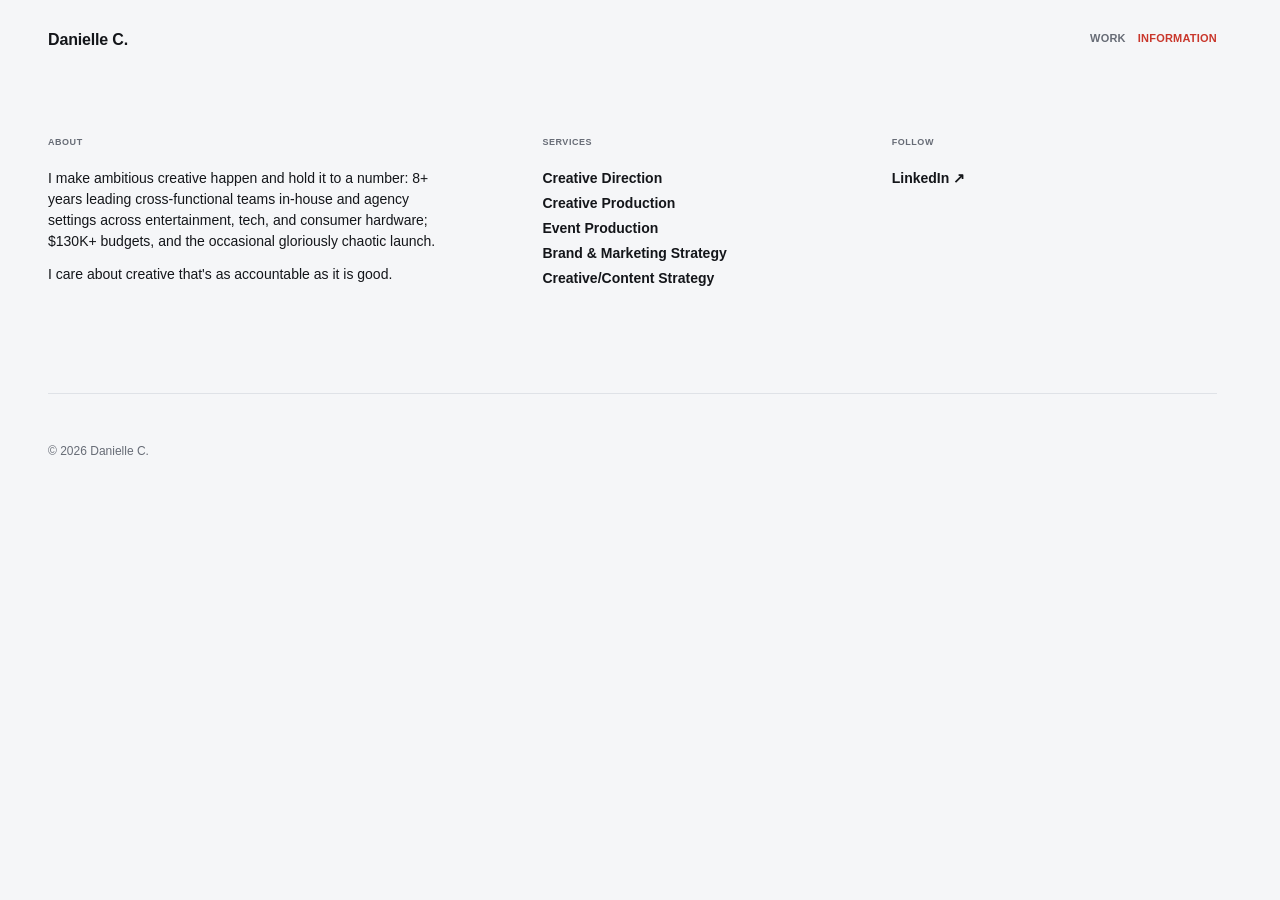
==== information.html @ ee669262 "Update information.html" ====
<!DOCTYPE html>
<html lang="en">
<head>
<meta charset="UTF-8">
<meta name="viewport" content="width=device-width, initial-scale=1.0">
<title>Danielle C.</title>
<meta name="description" content="About, services, and contact information for Danielle C., creative producer and director based in San Francisco.">
<link rel="icon" href="favicon.svg" type="image/svg+xml">
<link rel="stylesheet" href="style.css">
</head>
<body>

<header class="topbar">
  <a href="index.html" class="wordmark">Danielle C.</a>
  <nav class="toplinks">
    <a href="work.html">Work</a>
    <a href="information.html" class="active">Information</a>
  </nav>
</header>

<main class="page">

  <h1 class="sr-only">Information</h1>

  <div class="info-grid">

    <div class="info-col">
      <h2 class="info-col-title">About</h2>
      <p>I make ambitious creative happen and hold it to a number: 8+ years leading cross-functional teams in-house and agency settings across entertainment, tech, and consumer hardware; $130K+ budgets, and the occasional gloriously chaotic launch.</p>
      <p>I care about creative that's as accountable as it is good.</p>
    </div>

    <div class="info-col">
      <h2 class="info-col-title">Services</h2>
      <div class="info-entry">
        <span class="info-entry-title">Creative Direction</span>
      </div>
      <div class="info-entry">
        <span class="info-entry-title">Creative Production</span>
      </div>
      <div class="info-entry">
        <span class="info-entry-title">Event Production</span>
      </div>
      <div class="info-entry">
        <span class="info-entry-title">Brand &amp; Marketing Strategy</span>
      </div>
      <div class="info-entry">
        <span class="info-entry-title">Creative/Content Strategy</span>
      </div>
    </div>

    <div class="info-col">
      <h2 class="info-col-title">Follow</h2>
      <div class="info-entry">
        <a class="info-entry-title info-entry-link" href="https://www.linkedin.com/in/danielle--chang/" target="_blank" rel="noopener">LinkedIn ↗</a>
      </div>
    </div>

  </div>

  <footer class="footer">
    <span>&copy; <span id="year"></span> Danielle C.</span>
  </footer>

</main>

<script src="script.js"></script>
</body>
</html>
---- style.css ----
:root {
  --bg: #f5f6f8;
  --ink: #14161a;
  --muted: #676c76;
  --line: #dfe2e7;
  --accent: #c9372c;
  --sans: -apple-system, BlinkMacSystemFont, "Helvetica Neue", Helvetica, Arial, sans-serif;
}

* { box-sizing: border-box; }

html {
  overflow-y: scroll;
  scrollbar-gutter: stable;
}

body {
  margin: 0;
  background: var(--bg);
  color: var(--ink);
  font-family: var(--sans);
  font-size: 16px;
  line-height: 1.5;
}

h1, h2 {
  font-family: var(--sans);
  margin: 0;
  letter-spacing: -0.01em;
}

a {
  color: inherit;
  text-decoration: none;
}

ul { list-style: none; margin: 0; padding: 0; }

img { max-width: 100%; display: block; }

.sr-only {
  position: absolute;
  width: 1px;
  height: 1px;
  padding: 0;
  margin: -1px;
  overflow: hidden;
  clip: rect(0, 0, 0, 0);
  white-space: nowrap;
  border: 0;
}

button {
  font: inherit;
  color: inherit;
  background: none;
  border: none;
  cursor: pointer;
}

/* ---------- Top bar ---------- */

.topbar {
  display: flex;
  align-items: center;
  justify-content: space-between;
  gap: 24px;
  flex-wrap: wrap;
  padding: 28px 48px;
}

.wordmark {
  font-family: var(--sans);
  font-weight: 700;
  font-size: 16px;
  letter-spacing: -0.01em;
}

.toplinks {
  display: flex;
  gap: 12px;
  font-family: var(--sans);
  font-weight: 600;
  font-size: 11px;
  letter-spacing: 0.02em;
  text-transform: uppercase;
}

.toplinks a {
  color: var(--muted);
  padding-bottom: 3px;
  transition: color 0.15s ease;
}

.toplinks a:hover {
  color: var(--ink);
}

.toplinks a.active {
  color: var(--accent);
}

/* ---------- Landing ---------- */

.landing-body {
  display: flex;
  flex-direction: column;
  min-height: 100vh;
}

.landing-topbar {
  align-items: baseline;
}

.bio-blurb {
  max-width: 420px;
  margin: 0;
  font-size: 14px;
  line-height: 1.6;
  color: var(--muted);
}

.landing {
  flex: 1;
  display: flex;
  flex-direction: column;
  justify-content: flex-end;
  padding: 40px 48px 64px;
}

.landing-bottom {
  display: flex;
  align-items: flex-end;
  gap: 28px;
}

.landing-wordmark {
  flex: 1 1 auto;
  min-width: 0;
  font-size: clamp(56px, 11vw, 220px);
  font-weight: 700;
  line-height: 0.95;
  letter-spacing: -0.02em;
}

.landing-avatar {
  flex-shrink: 0;
  width: 72px;
  height: 72px;
  margin-bottom: 16px;
  border-radius: 50%;
  overflow: hidden;
  border: 1px solid var(--line);
}

.landing-avatar img {
  width: 100%;
  height: 100%;
  object-fit: cover;
  transform: scale(2.1);
  transform-origin: 56% 40%;
}

/* ---------- Page / sections ---------- */

.page {
  max-width: 1400px;
  margin: 0 auto;
  padding: 0 48px;
}

.intro {
  padding: 96px 0 72px;
}

.intro-sm {
  padding: 56px 0 40px;
}

.eyebrow {
  font-family: var(--sans);
  font-weight: 600;
  font-size: 13px;
  color: var(--muted);
  text-transform: uppercase;
  letter-spacing: 0.04em;
  margin: 0 0 16px;
}

.intro h1 {
  font-size: clamp(24px, 2.5vw, 32px);
  font-weight: 700;
  line-height: 1.15;
}

.block {
  padding: 56px 0;
}

.block + .block {
  border-top: 1px solid var(--line);
}

.block-title {
  font-size: 11px;
  font-family: var(--sans);
  font-weight: 600;
  text-transform: uppercase;
  letter-spacing: 0.06em;
  color: var(--muted);
  margin: 0 0 28px;
}

/* ---------- Work photo grid ---------- */

.work-grid-section {
  padding: 56px 0;
}

.work-grid-section + .block {
  border-top: 1px solid var(--line);
}

.work-grid {
  display: grid;
  grid-template-columns: repeat(3, 1fr);
  gap: 32px 24px;
}

.work-tile {
  margin: 0;
}

.work-tile img {
  width: 100%;
  aspect-ratio: 4 / 5;
  object-fit: cover;
  border-radius: 2px;
}

.carousel-frame {
  position: relative;
  display: block;
  width: 100%;
  padding: 0;
  border: 0;
  background: none;
}

button.carousel-frame {
  cursor: pointer;
}

.carousel-shade {
  position: absolute;
  left: 0;
  right: 0;
  bottom: 0;
  height: 56px;
  border-radius: 0 0 2px 2px;
  background: linear-gradient(to top, rgba(0, 0, 0, 0.4), transparent);
  pointer-events: none;
}

.carousel-dots {
  position: absolute;
  left: 0;
  right: 0;
  bottom: 10px;
  display: flex;
  justify-content: center;
  gap: 6px;
}

.dot {
  width: 6px;
  height: 6px;
  border-radius: 50%;
  background: rgba(255, 255, 255, 0.5);
  transition: background 0.15s ease;
}

.dot.active {
  background: #fff;
}

.work-tile figcaption {
  margin-top: 12px;
  display: flex;
  flex-direction: column;
  gap: 2px;
}

.work-tile .row-title {
  font-size: 15px;
}

.work-tile .row-meta {
  font-size: 12.5px;
}

/* ---------- Information grid ---------- */

.info-grid {
  display: grid;
  grid-template-columns: 1.2fr 104px 1fr 24px 1fr;
  padding: 56px 0;
}

.info-col:nth-child(1) { grid-column: 1; }
.info-col:nth-child(2) { grid-column: 3; }
.info-col:nth-child(3) { grid-column: 5; }

.info-col-title {
  font-size: 9px;
  font-family: var(--sans);
  font-weight: 600;
  text-transform: uppercase;
  letter-spacing: 0.06em;
  color: var(--muted);
  margin: 0 0 18px;
}

.info-col p {
  font-size: 14px;
  line-height: 1.5;
  margin: 0 0 12px;
  max-width: 440px;
}

.info-col p:last-child { margin-bottom: 0; }

.info-entry {
  display: flex;
  flex-direction: column;
  gap: 2px;
  margin-bottom: 4px;
}

.info-entry:last-child { margin-bottom: 0; }

.info-entry-title {
  font-family: var(--sans);
  font-weight: 600;
  font-size: 14px;
}

.info-entry-link:hover { text-decoration: underline; }

/* ---------- Shared title / meta (photo captions) ---------- */

.row-title {
  font-family: var(--sans);
  font-weight: 600;
  font-size: 17px;
}

.row-meta {
  font-size: 14px;
  color: var(--muted);
}

/* ---------- CV list ---------- */

.cv-list {
  display: flex;
  flex-direction: column;
}

.cv-row {
  display: grid;
  grid-template-columns: repeat(3, 1fr);
  align-items: baseline;
  gap: 8px 24px;
  padding: 6px 0;
  border-top: 1px solid var(--line);
}

.cv-row:first-child { border-top: none; }

.cv-year {
  font-family: var(--sans);
  font-weight: 500;
  font-size: 13px;
  color: var(--muted);
  white-space: nowrap;
  text-align: right;
}

/* ---------- Footer ---------- */

.footer {
  padding: 48px 0 96px;
  font-family: var(--sans);
  font-weight: 500;
  font-size: 12px;
  color: var(--muted);
  border-top: 1px solid var(--line);
  margin-top: 48px;
}

/* ---------- Responsive ---------- */

@media (max-width: 700px) {
  .info-grid { grid-template-columns: 1fr; gap: 0; padding: 40px 0; }
  .info-col:nth-child(1),
  .info-col:nth-child(2),
  .info-col:nth-child(3) { grid-column: 1; }
  .info-col { padding-top: 24px; border-top: 1px solid var(--line); }
  .info-col:first-child { padding-top: 0; border-top: none; }
}

@media (max-width: 640px) {
  .topbar { padding: 20px 20px; }
  .page { padding: 0 20px; }
  .intro { padding: 64px 0 48px; }
  .work-grid { grid-template-columns: 1fr 1fr; gap: 20px; }
  .cv-row { grid-template-columns: 1fr; gap: 4px; }
  .cv-year { text-align: left; }

  .landing-body {
    min-height: 100svh;
    flex-direction: column-reverse;
    justify-content: space-between;
  }
  .landing-topbar {
    padding-top: 0;
  }
  .bio-blurb { display: none; }
  .landing-topbar .toplinks {
    flex-direction: column;
    align-items: flex-start;
    gap: 14px;
    font-size: 18px;
  }
  .landing {
    justify-content: flex-start;
    padding: 40px 20px 0;
  }
  .landing-bottom {
    align-items: center;
    gap: 12px;
  }
  .landing-avatar { width: 44px; height: 44px; margin-bottom: 0; }
  .landing-wordmark {
    font-size: clamp(28px, 11vw, 44px);
    white-space: nowrap;
  }
}
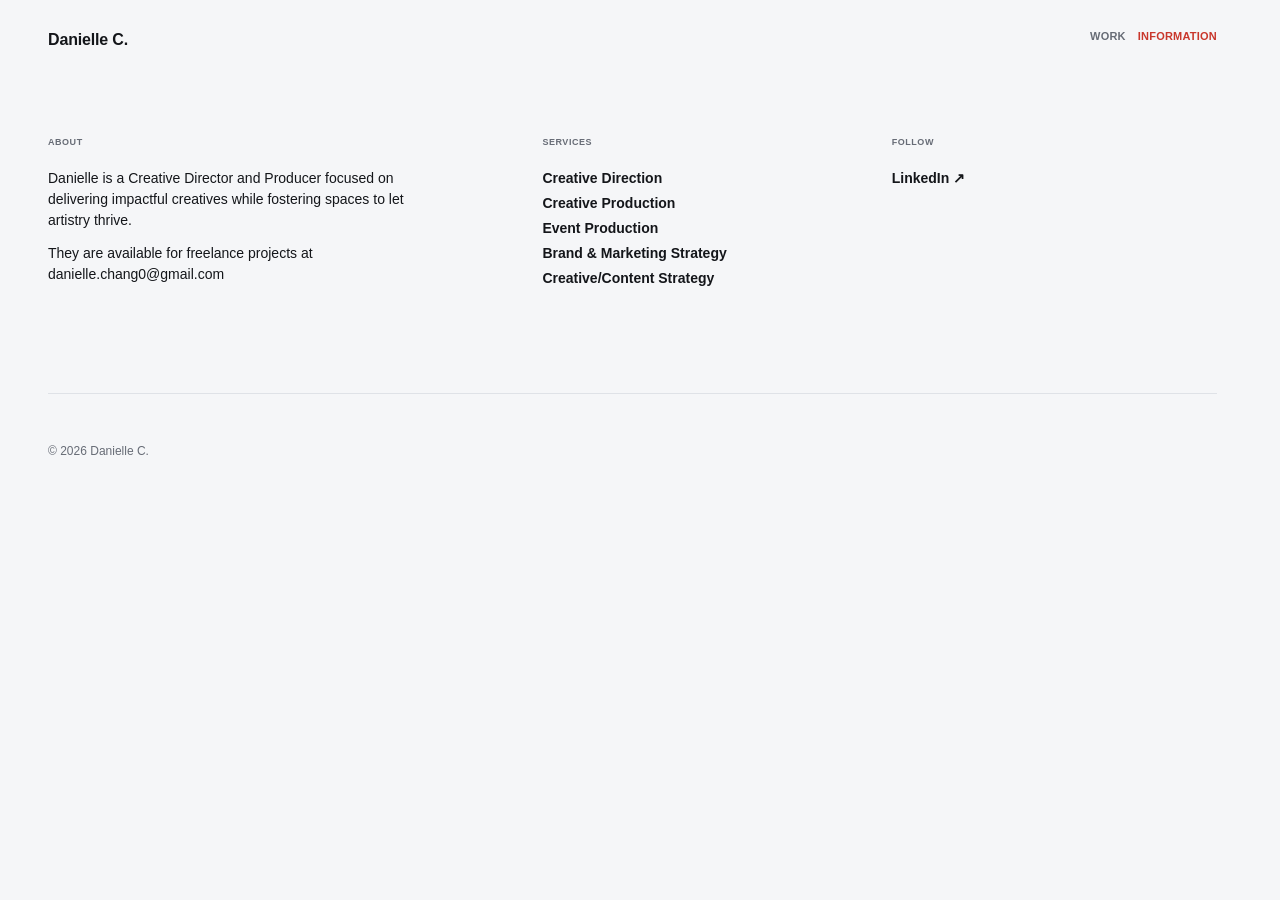
==== commit bc5c55e8: "Update information.html" ====
--- a/information.html
+++ b/information.html
@@ -26,8 +26,8 @@
 
     <div class="info-col">
       <h2 class="info-col-title">About</h2>
-      <p>I make ambitious creative happen and hold it to a number: 8+ years leading cross-functional teams in-house and agency settings across entertainment, tech, and consumer hardware; $130K+ budgets, and the occasional gloriously chaotic launch.</p>
-      <p>I care about creative that's as accountable as it is good.</p>
+      <p>Danielle is a Creative Director and Producer focused on delivering impactful creatives while fostering spaces to let artistry thrive.</p>
+      <p>They are available for freelance projects at danielle.chang0@gmail.com</p>
     </div>
 
     <div class="info-col">
--- a/style.css
+++ b/style.css
@@ -62,7 +62,7 @@
 
 .topbar {
   display: flex;
-  align-items: center;
+  align-items: flex-start;
   justify-content: space-between;
   gap: 24px;
   flex-wrap: wrap;
@@ -106,10 +106,6 @@
   display: flex;
   flex-direction: column;
   min-height: 100vh;
-}
-
-.landing-topbar {
-  align-items: baseline;
 }
 
 .bio-blurb {
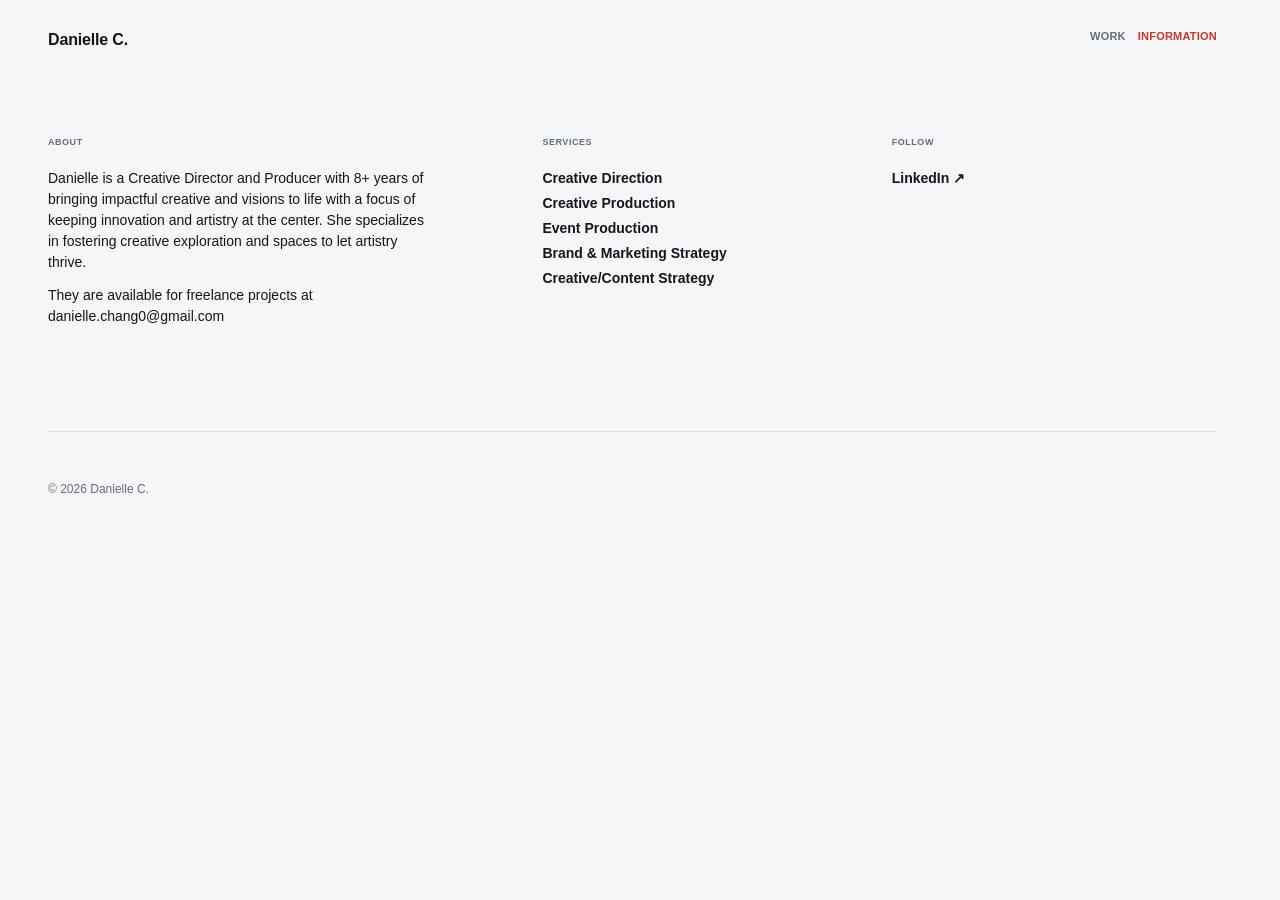
==== commit 6ade7e7d: "Update information.html" ====
--- a/information.html
+++ b/information.html
@@ -26,7 +26,7 @@
 
     <div class="info-col">
       <h2 class="info-col-title">About</h2>
-      <p>Danielle is a Creative Director and Producer focused on delivering impactful creatives while fostering spaces to let artistry thrive.</p>
+      <p>Danielle is a Creative Director and Producer with 8+ years of bringing impactful creative and visions to life with a focus of keeping innovation and artistry at the center. She specializes in fostering creative exploration and spaces to let artistry thrive.</p>
       <p>They are available for freelance projects at danielle.chang0@gmail.com</p>
     </div>
 
--- a/style.css
+++ b/style.css
@@ -287,10 +287,6 @@
   gap: 2px;
 }
 
-.work-tile .row-title {
-  font-size: 15px;
-}
-
 .work-tile .row-meta {
   font-size: 12.5px;
 }
@@ -348,7 +344,7 @@
 .row-title {
   font-family: var(--sans);
   font-weight: 600;
-  font-size: 17px;
+  font-size: 15px;
 }
 
 .row-meta {
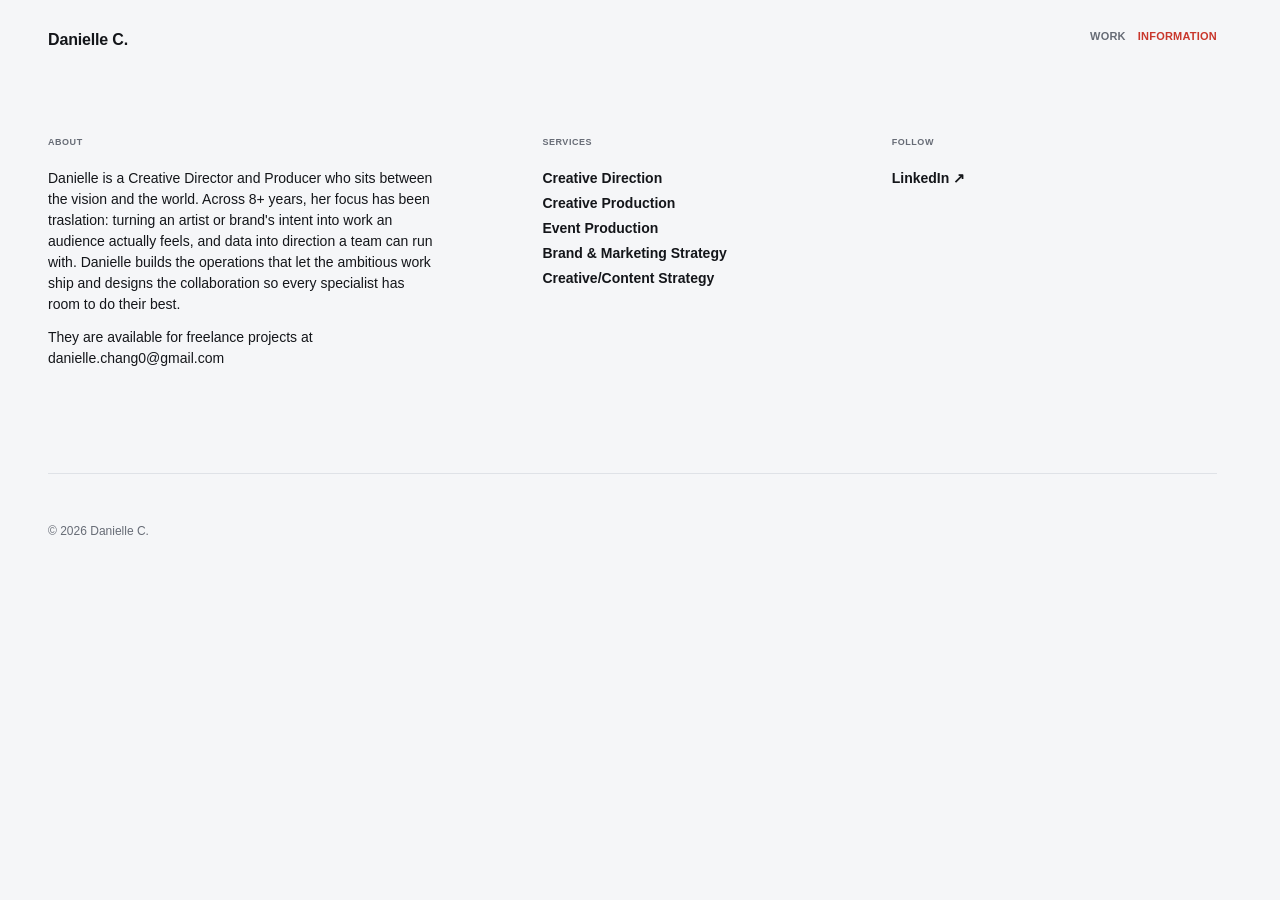
==== commit cad745bc: "Update information.html" ====
--- a/information.html
+++ b/information.html
@@ -26,7 +26,7 @@
 
     <div class="info-col">
       <h2 class="info-col-title">About</h2>
-      <p>Danielle is a Creative Director and Producer with 8+ years of bringing impactful creative and visions to life with a focus of keeping innovation and artistry at the center. She specializes in fostering creative exploration and spaces to let artistry thrive.</p>
+      <p>Danielle is a Creative Director and Producer who sits between the vision and the world. Across 8+ years, her focus has been traslation: turning an artist or brand's intent into work an audience actually feels, and data into direction a team can run with. Danielle builds the operations that let the ambitious work ship and designs the collaboration so every specialist has room to do their best.</p>
       <p>They are available for freelance projects at danielle.chang0@gmail.com</p>
     </div>
 
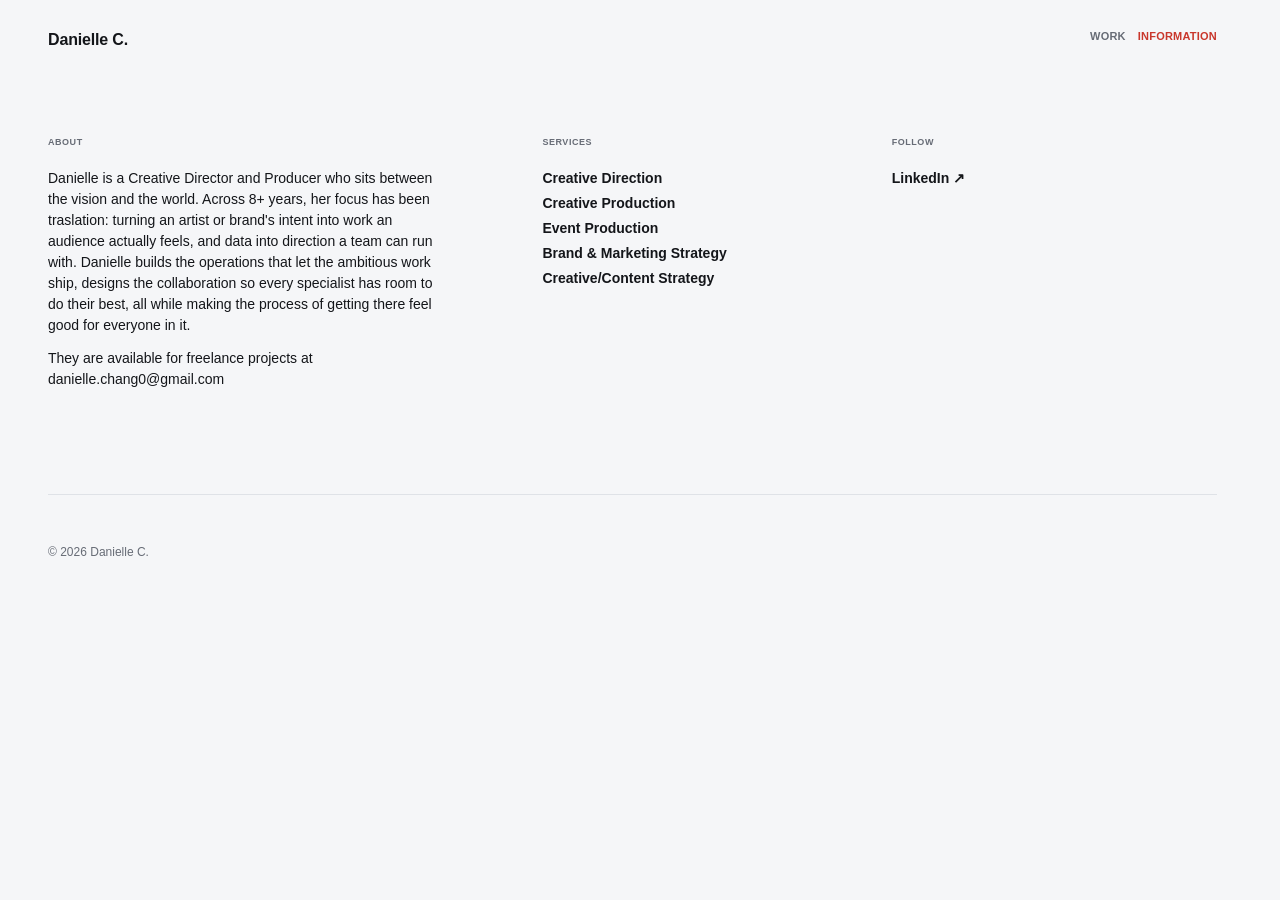
==== commit c97ba018: "Update information.html" ====
--- a/information.html
+++ b/information.html
@@ -26,7 +26,7 @@
 
     <div class="info-col">
       <h2 class="info-col-title">About</h2>
-      <p>Danielle is a Creative Director and Producer who sits between the vision and the world. Across 8+ years, her focus has been traslation: turning an artist or brand's intent into work an audience actually feels, and data into direction a team can run with. Danielle builds the operations that let the ambitious work ship and designs the collaboration so every specialist has room to do their best.</p>
+      <p>Danielle is a Creative Director and Producer who sits between the vision and the world. Across 8+ years, her focus has been traslation: turning an artist or brand's intent into work an audience actually feels, and data into direction a team can run with. Danielle builds the operations that let the ambitious work ship, designs the collaboration so every specialist has room to do their best, all while making the process of getting there feel good for everyone in it.</p>
       <p>They are available for freelance projects at danielle.chang0@gmail.com</p>
     </div>
 
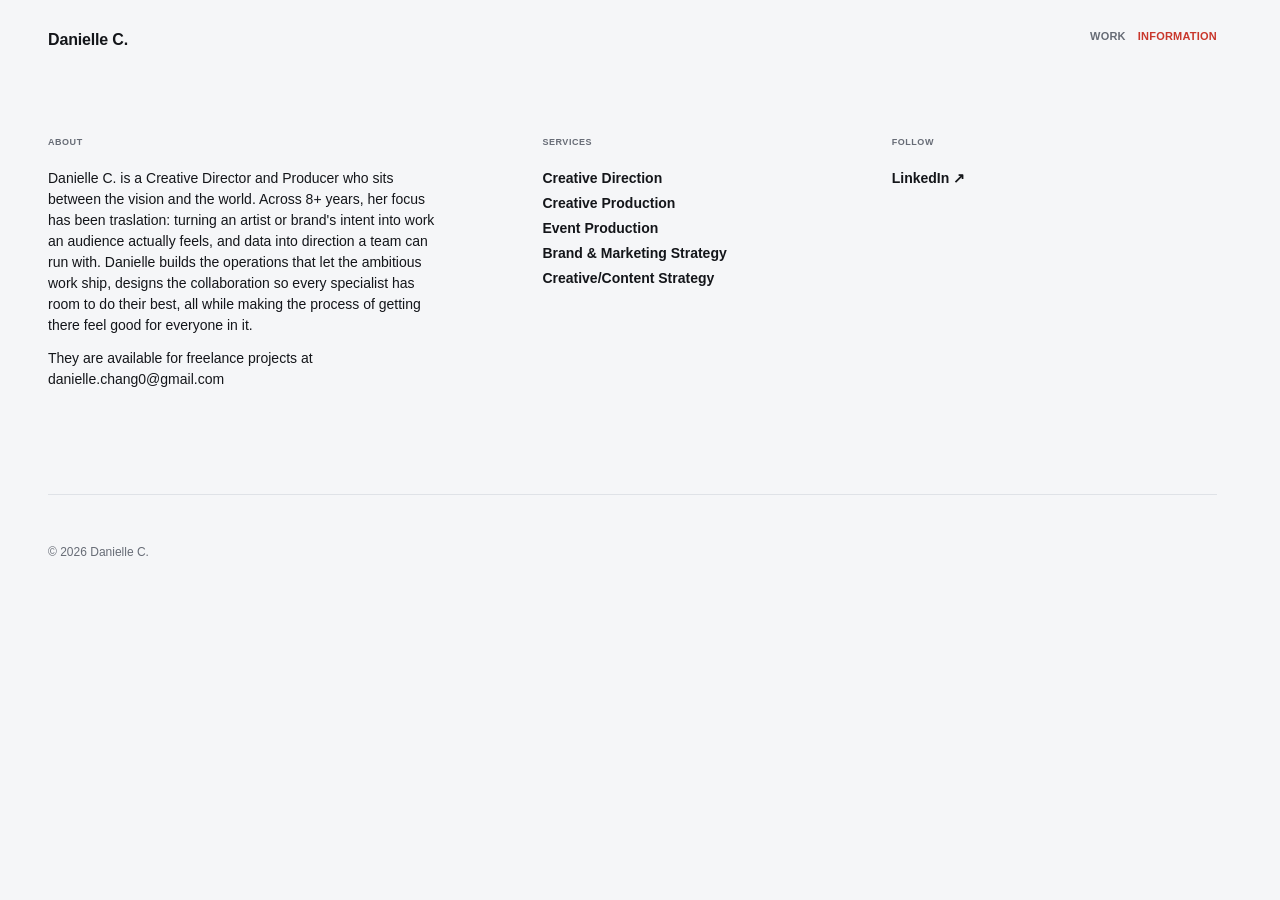
==== commit 00a218a5: "Update information.html" ====
--- a/information.html
+++ b/information.html
@@ -26,7 +26,7 @@
 
     <div class="info-col">
       <h2 class="info-col-title">About</h2>
-      <p>Danielle is a Creative Director and Producer who sits between the vision and the world. Across 8+ years, her focus has been traslation: turning an artist or brand's intent into work an audience actually feels, and data into direction a team can run with. Danielle builds the operations that let the ambitious work ship, designs the collaboration so every specialist has room to do their best, all while making the process of getting there feel good for everyone in it.</p>
+      <p>Danielle C. is a Creative Director and Producer who sits between the vision and the world. Across 8+ years, her focus has been traslation: turning an artist or brand's intent into work an audience actually feels, and data into direction a team can run with. Danielle builds the operations that let the ambitious work ship, designs the collaboration so every specialist has room to do their best, all while making the process of getting there feel good for everyone in it.</p>
       <p>They are available for freelance projects at danielle.chang0@gmail.com</p>
     </div>
 
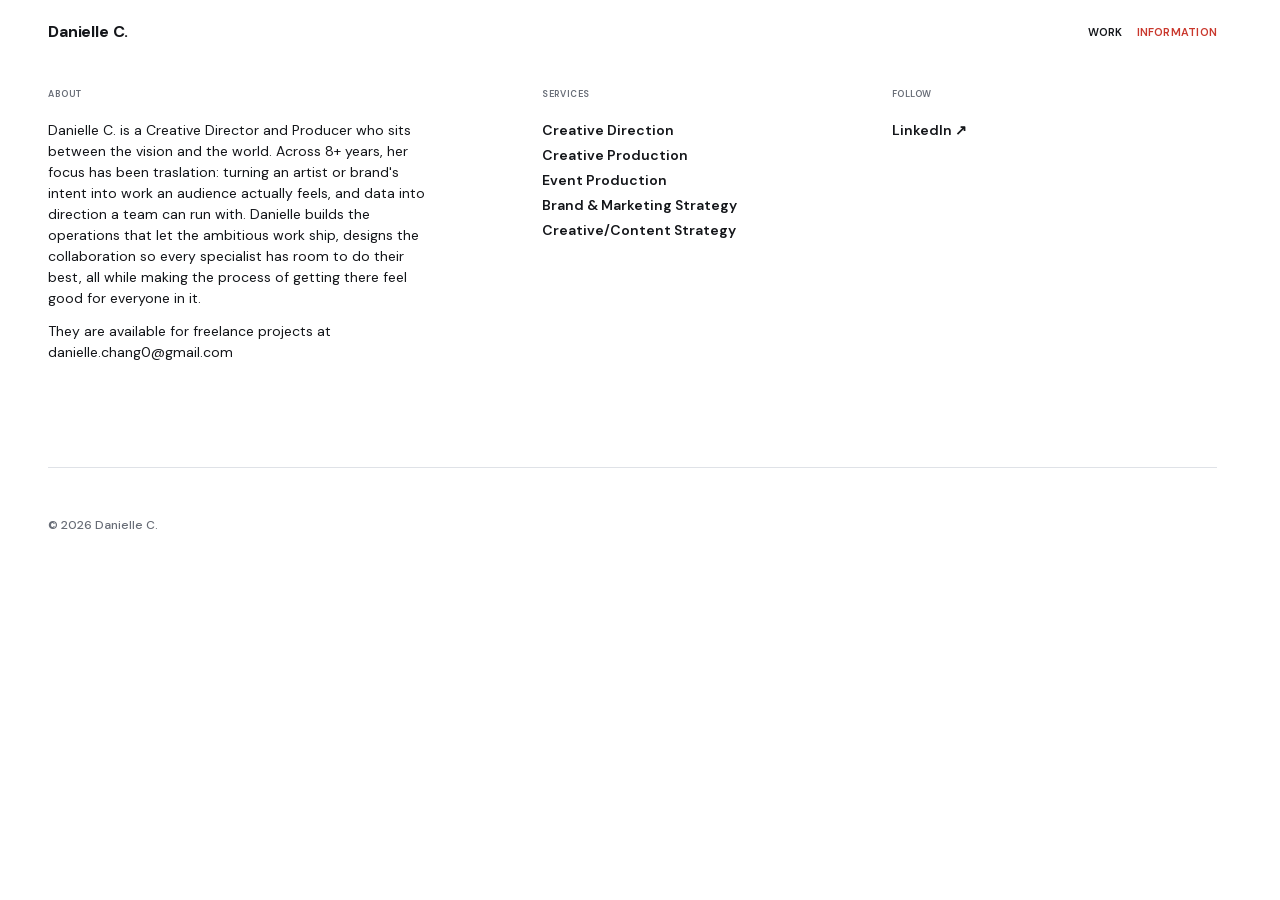
==== commit de5dab84: "Self-hosted DM Sans, faster mobile carousels, consistent headers - Switch site font to DM Sans, self" ====
--- a/information.html
+++ b/information.html
@@ -6,7 +6,9 @@
 <title>Danielle C.</title>
 <meta name="description" content="About, services, and contact information for Danielle C., creative producer and director based in San Francisco.">
 <link rel="icon" href="favicon.svg" type="image/svg+xml">
+<link rel="preload" href="assets/fonts/dm-sans-latin.woff2" as="font" type="font/woff2" crossorigin>
 <link rel="stylesheet" href="style.css">
+<link rel="prefetch" href="work.html">
 </head>
 <body>
 
--- a/style.css
+++ b/style.css
@@ -1,13 +1,34 @@
+/* DM Sans, self-hosted (SIL Open Font License, see assets/fonts/OFL.txt) */
+@font-face {
+  font-family: "DM Sans";
+  font-style: normal;
+  font-weight: 400 700;
+  font-display: swap;
+  src: url("assets/fonts/dm-sans-latin.woff2") format("woff2");
+  unicode-range: U+0000-00FF, U+0131, U+0152-0153, U+02BB-02BC, U+02C6, U+02DA, U+02DC, U+0304, U+0308, U+0329, U+2000-206F, U+20AC, U+2122, U+2191, U+2193, U+2212, U+2215, U+FEFF, U+FFFD;
+}
+@font-face {
+  font-family: "DM Sans";
+  font-style: normal;
+  font-weight: 400 700;
+  font-display: swap;
+  src: url("assets/fonts/dm-sans-latin-ext.woff2") format("woff2");
+  unicode-range: U+0100-02BA, U+02BD-02C5, U+02C7-02CC, U+02CE-02D7, U+02DD-02FF, U+0304, U+0308, U+0329, U+1D00-1DBF, U+1E00-1E9F, U+1EF2-1EFF, U+2020, U+20A0-20AB, U+20AD-20C4, U+2113, U+2C60-2C7F, U+A720-A7FF;
+}
+
 :root {
-  --bg: #f5f6f8;
+  --bg: #ffffff;
   --ink: #14161a;
   --muted: #676c76;
   --line: #dfe2e7;
   --accent: #c9372c;
-  --sans: -apple-system, BlinkMacSystemFont, "Helvetica Neue", Helvetica, Arial, sans-serif;
+  --sans: "DM Sans", -apple-system, BlinkMacSystemFont, "Helvetica Neue", Helvetica, Arial, sans-serif;
 }
 
 * { box-sizing: border-box; }
+
+/* Smooth cross-fade between pages (supported browsers only) */
+@view-transition { navigation: auto; }
 
 html {
   overflow-y: scroll;
@@ -78,7 +99,7 @@
 
 .toplinks {
   display: flex;
-  gap: 12px;
+  gap: 14px;
   font-family: var(--sans);
   font-weight: 600;
   font-size: 11px;
@@ -87,13 +108,35 @@
 }
 
 .toplinks a {
-  color: var(--muted);
+  color: var(--ink);
   padding-bottom: 3px;
+}
+
+.topbar:not(.landing-topbar) {
+  align-items: center;
+  padding-top: 20px;
+  padding-bottom: 20px;
+}
+
+.topbar:not(.landing-topbar) .toplinks {
+  font-size: 11px;
+}
+
+/* Desktop landing: lay the nav out exactly like the subpages
+   (same top padding, links centred in a 24px row, the height of the "Danielle C." line) */
+@media (min-width: 641px) {
+  .landing-topbar { padding-top: 20px; }
+  .landing-topbar .toplinks { height: 24px; align-items: center; }
+  .landing-topbar .toplinks a { padding-bottom: 0; }
+}
+
+.topbar:not(.landing-topbar) .toplinks a {
+  padding-bottom: 0;
   transition: color 0.15s ease;
 }
 
 .toplinks a:hover {
-  color: var(--ink);
+  color: var(--accent);
 }
 
 .toplinks a.active {
@@ -113,7 +156,7 @@
   margin: 0;
   font-size: 14px;
   line-height: 1.6;
-  color: var(--muted);
+  color: var(--ink);
 }
 
 .landing {
@@ -210,17 +253,17 @@
 /* ---------- Work photo grid ---------- */
 
 .work-grid-section {
-  padding: 56px 0;
+  padding: 27px 0 40px;
 }
 
 .work-grid-section + .block {
-  border-top: 1px solid var(--line);
+  padding-top: 0;
 }
 
 .work-grid {
   display: grid;
   grid-template-columns: repeat(3, 1fr);
-  gap: 32px 24px;
+  gap: 8px 12px;
 }
 
 .work-tile {
@@ -241,6 +284,84 @@
   padding: 0;
   border: 0;
   background: none;
+  overflow: hidden;
+  border-radius: 2px;
+  touch-action: pan-y;
+  -webkit-tap-highlight-color: transparent;
+}
+
+.carousel-track {
+  display: flex;
+  background: #f2f3f5;
+  transition: transform 0.3s ease;
+  will-change: transform;
+}
+
+.carousel-track.dragging { transition: none; }
+
+/* Title slide (first slide: blurred cover + project name/roles) — mobile only */
+.carousel-title-slide {
+  display: none;
+  position: relative;
+  flex: 0 0 100%;
+  min-width: 0;
+  overflow: hidden;
+  aspect-ratio: 4 / 5;
+}
+
+.carousel-title-slide img {
+  position: absolute;
+  inset: 0;
+  height: 100%;
+  filter: blur(2px) saturate(1.1) brightness(0.9);
+  transform: scale(1.15);
+}
+
+.carousel-title-slide::after {
+  content: "";
+  position: absolute;
+  inset: 0;
+  background:
+    rgba(0, 0, 0, 0.28);
+}
+
+.carousel-title-text {
+  position: absolute;
+  z-index: 1;
+  inset: 0;
+  padding: 0 12px;
+  display: flex;
+  flex-direction: column;
+  justify-content: center;
+  align-items: center;
+  gap: 4px;
+  text-align: center;
+  color: #fff;
+  text-shadow: 0 1px 8px rgba(0, 0, 0, 0.25);
+}
+
+.carousel-title-text .slide-title {
+  font-weight: 700;
+  font-size: 14px;
+  line-height: 1.15;
+  letter-spacing: -0.01em;
+}
+
+.carousel-title-text .slide-meta {
+  font-size: 11px;
+  line-height: 1.35;
+  opacity: 0.9;
+}
+
+@media (max-width: 640px) {
+  .carousel-title-slide { display: block; }
+}
+
+.carousel-track img {
+  flex: 0 0 100%;
+  min-width: 0;
+  -webkit-user-drag: none;
+  user-select: none;
 }
 
 button.carousel-frame {
@@ -282,13 +403,49 @@
 
 .work-tile figcaption {
   margin-top: 12px;
-  display: flex;
-  flex-direction: column;
-  gap: 2px;
-}
-
+  line-height: 1.4;
+}
+
+/* Desktop: caption drops in only while hovering the tile */
+@media (hover: hover) and (min-width: 641px) {
+  .work-tile figcaption {
+    display: flex;
+    flex-direction: column;
+    align-items: center;
+    gap: 1px;
+    text-align: center;
+    width: 100%;
+    margin: 8px 0 0;
+    padding: 6px 10px;
+    background: #f2f3f5;
+    border-radius: 4px;
+    opacity: 0;
+    transform: translateY(-6px);
+    transition: opacity 0.2s ease, transform 0.2s ease;
+  }
+  .work-tile figcaption .row-meta { margin-left: 0; }
+  .work-tile:hover figcaption,
+  .work-tile:focus-within figcaption {
+    opacity: 1;
+    transform: translateY(0);
+  }
+}
+
+/* Tiles temporarily hidden on desktop */
+@media (min-width: 641px) {
+  .work-tile.hide-desktop { display: none; }
+}
+
+/* Line breaks meant only for the mobile title slide */
+.work-tile figcaption .slide-break { display: none; }
+
+.work-tile figcaption .row-meta {
+  margin-left: 8px;
+}
+
+.work-tile .row-title,
 .work-tile .row-meta {
-  font-size: 12.5px;
+  font-size: 13px;
 }
 
 /* ---------- Information grid ---------- */
@@ -296,7 +453,7 @@
 .info-grid {
   display: grid;
   grid-template-columns: 1.2fr 104px 1fr 24px 1fr;
-  padding: 56px 0;
+  padding: 24px 0 56px;
 }
 
 .info-col:nth-child(1) { grid-column: 1; }
@@ -363,7 +520,7 @@
   display: grid;
   grid-template-columns: repeat(3, 1fr);
   align-items: baseline;
-  gap: 8px 24px;
+  gap: 8px 12px;
   padding: 6px 0;
   border-top: 1px solid var(--line);
 }
@@ -376,7 +533,7 @@
   font-size: 13px;
   color: var(--muted);
   white-space: nowrap;
-  text-align: right;
+  text-align: left;
 }
 
 /* ---------- Footer ---------- */
@@ -394,21 +551,28 @@
 /* ---------- Responsive ---------- */
 
 @media (max-width: 700px) {
-  .info-grid { grid-template-columns: 1fr; gap: 0; padding: 40px 0; }
+  .info-grid { grid-template-columns: 1fr; gap: 0; padding: 20px 0 40px; }
   .info-col:nth-child(1),
   .info-col:nth-child(2),
   .info-col:nth-child(3) { grid-column: 1; }
-  .info-col { padding-top: 24px; border-top: 1px solid var(--line); }
-  .info-col:first-child { padding-top: 0; border-top: none; }
+  .info-col { padding-top: 52px; }
+  .info-col:first-child { padding-top: 0; }
+  .info-col-title { font-size: 12px; margin-bottom: 14px; }
 }
 
 @media (max-width: 640px) {
   .topbar { padding: 20px 20px; }
+  .topbar:not(.landing-topbar) { padding-top: 28px; padding-bottom: 8px; }
   .page { padding: 0 20px; }
   .intro { padding: 64px 0 48px; }
-  .work-grid { grid-template-columns: 1fr 1fr; gap: 20px; }
-  .cv-row { grid-template-columns: 1fr; gap: 4px; }
-  .cv-year { text-align: left; }
+  .work-grid-section { padding-top: 25px; padding-bottom: 20px; }
+  .work-grid-section + .block { border-top: none; padding-top: 16px; }
+  .work-grid { grid-template-columns: 1fr 1fr; gap: 10px; }
+  .cv-row { grid-template-columns: minmax(0, 1fr) minmax(0, 1fr); gap: 0 16px; padding: 9px 0; }
+  .cv-row .row-title { font-size: 14px; }
+  .cv-row .row-meta { text-align: right; font-size: 11px; }
+  .cv-year { display: none; }
+  .work-tile figcaption { display: none; }
 
   .landing-body {
     min-height: 100svh;
@@ -422,12 +586,12 @@
   .landing-topbar .toplinks {
     flex-direction: column;
     align-items: flex-start;
-    gap: 14px;
+    gap: 2px;
     font-size: 18px;
   }
   .landing {
     justify-content: flex-start;
-    padding: 40px 20px 0;
+    padding: 30px 20px 0;
   }
   .landing-bottom {
     align-items: center;
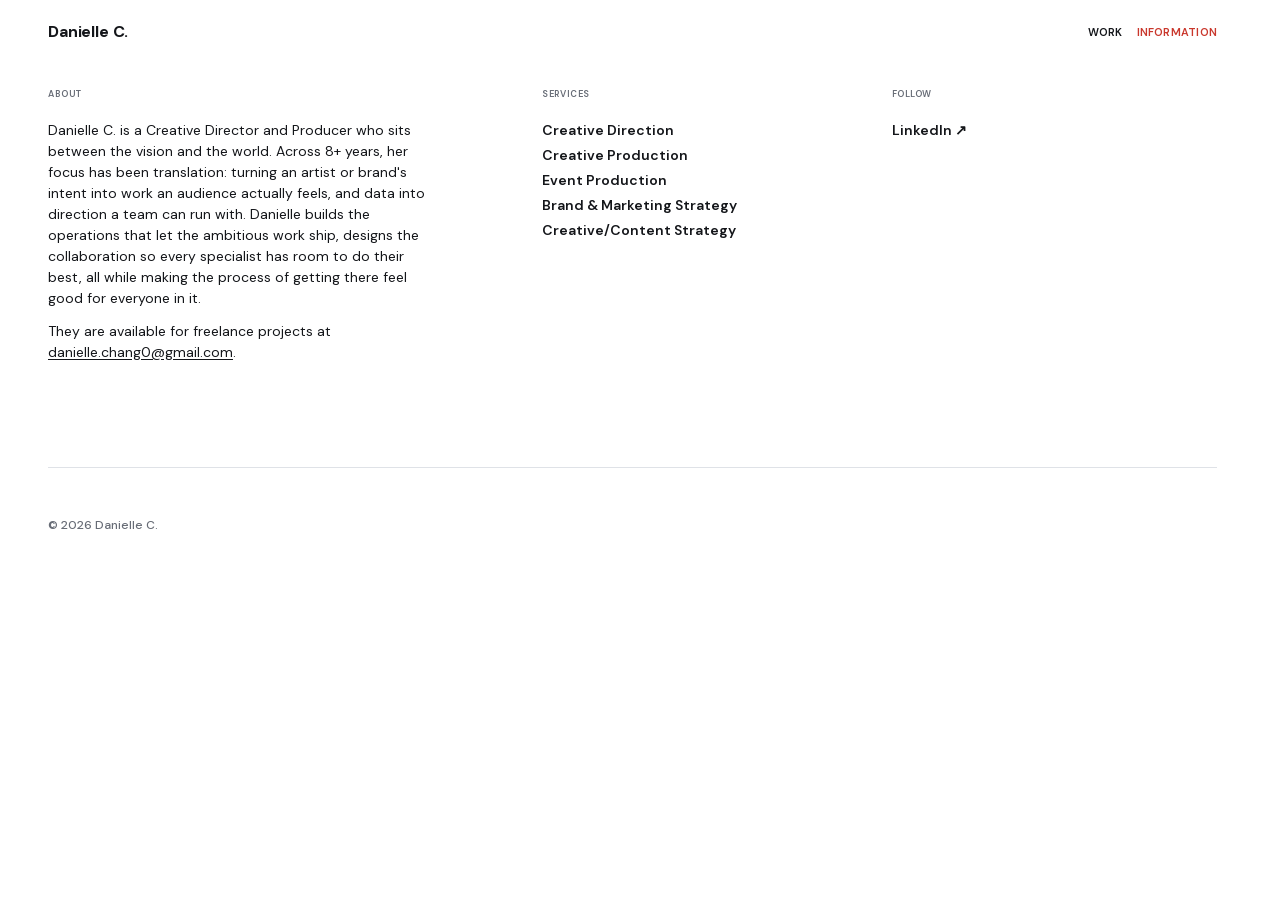
==== commit 2ad5c29f: "Make email a mailto link, add missing period, fix typo on Information page Co-Authored-By: Claude Op" ====
--- a/information.html
+++ b/information.html
@@ -28,8 +28,8 @@
 
     <div class="info-col">
       <h2 class="info-col-title">About</h2>
-      <p>Danielle C. is a Creative Director and Producer who sits between the vision and the world. Across 8+ years, her focus has been traslation: turning an artist or brand's intent into work an audience actually feels, and data into direction a team can run with. Danielle builds the operations that let the ambitious work ship, designs the collaboration so every specialist has room to do their best, all while making the process of getting there feel good for everyone in it.</p>
-      <p>They are available for freelance projects at danielle.chang0@gmail.com</p>
+      <p>Danielle C. is a Creative Director and Producer who sits between the vision and the world. Across 8+ years, her focus has been translation: turning an artist or brand's intent into work an audience actually feels, and data into direction a team can run with. Danielle builds the operations that let the ambitious work ship, designs the collaboration so every specialist has room to do their best, all while making the process of getting there feel good for everyone in it.</p>
+      <p>They are available for freelance projects at <a href="mailto:danielle.chang0@gmail.com">danielle.chang0@gmail.com</a>.</p>
     </div>
 
     <div class="info-col">
--- a/style.css
+++ b/style.css
@@ -479,6 +479,14 @@
 
 .info-col p:last-child { margin-bottom: 0; }
 
+.info-col p a {
+  color: inherit;
+  text-decoration: underline;
+  text-underline-offset: 2px;
+}
+
+.info-col p a:hover { color: var(--accent); }
+
 .info-entry {
   display: flex;
   flex-direction: column;
@@ -602,4 +610,11 @@
     font-size: clamp(28px, 11vw, 44px);
     white-space: nowrap;
   }
-}
+  /* Where supported, trim the big name's box to its capital letters, so its top edge
+     is exactly the top of the "D" on every browser. Then place it at the same height
+     as the top of "Danielle C." on the subpages (about 34px from the top). */
+  @supports (text-box: trim-both cap alphabetic) {
+    .landing { padding-top: 34px; }
+    .landing-wordmark { text-box: trim-both cap alphabetic; }
+  }
+}
